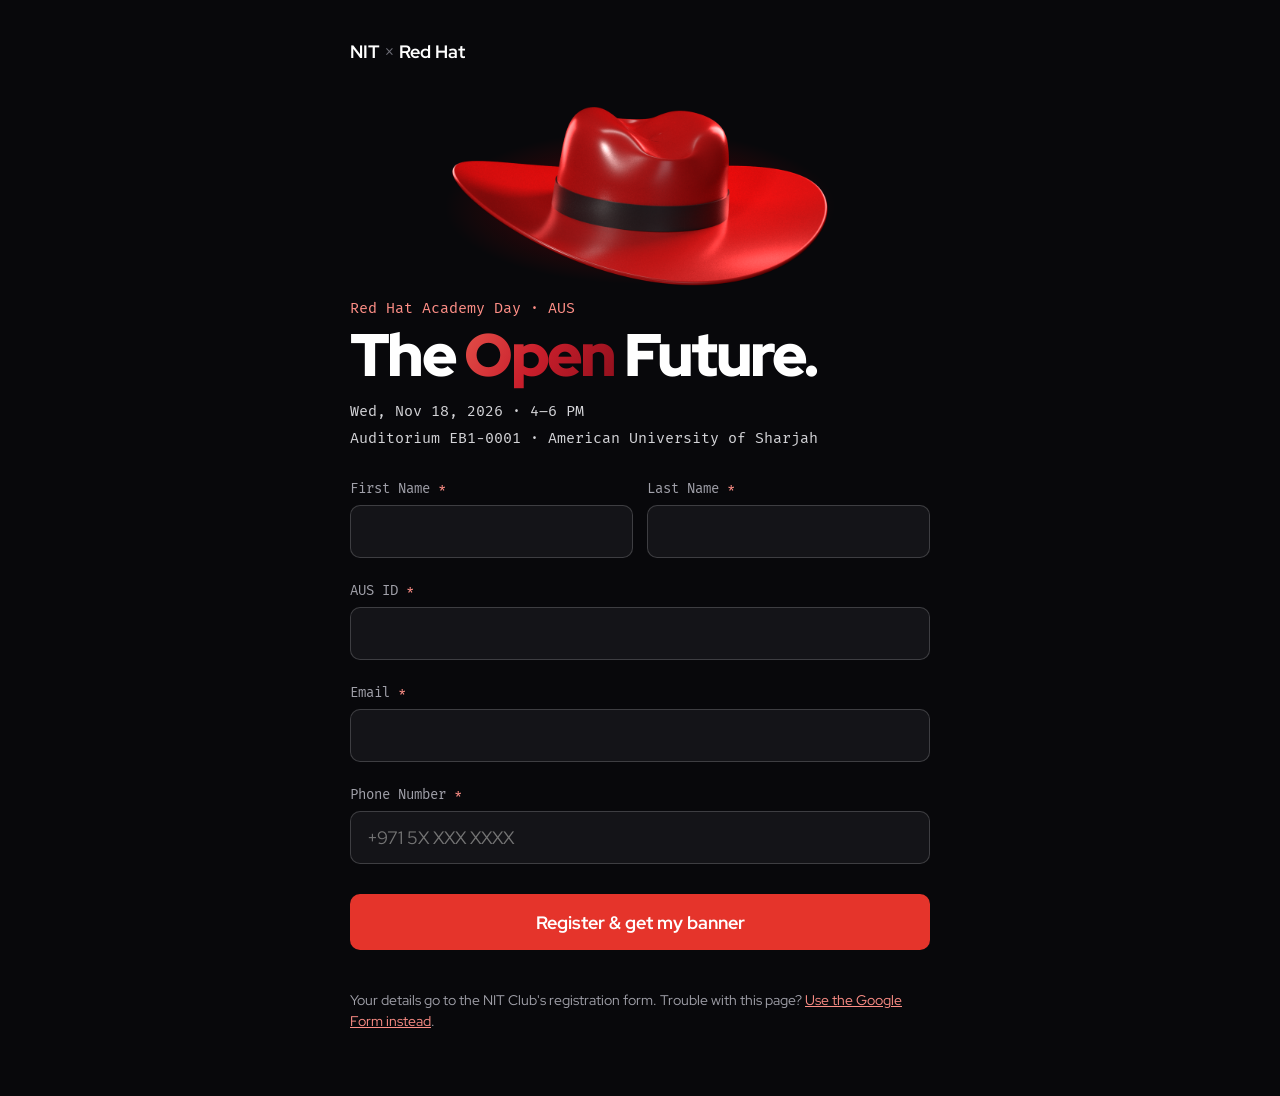
==== pages/the-open-future/register/index.html @ e6605ee7 "Add custom registration page for The Open Future register/ posts the five answers straight to the Go" ====
<!doctype html>
<html lang="en">
<head>
<meta charset="utf-8">
<meta name="viewport" content="width=device-width, initial-scale=1">
<title>Register · The Open Future at AUS</title>
<meta name="description" content="Register for Red Hat Academy Day at the American University of Sharjah, hosted by NIT Club × Red Hat. Wed, Nov 18, 4–6 PM, Auditorium EB1-0001.">
<meta property="og:type" content="website">
<meta property="og:url" content="https://3hsann.github.io/idea-notebook/the-open-future/register/">
<meta property="og:title" content="Register for The Open Future at AUS">
<meta property="og:description" content="Red Hat Academy Day, hosted by NIT Club × Red Hat. Wed, Nov 18 · 4–6 PM · Auditorium EB1-0001, American University of Sharjah.">
<meta property="og:image" content="https://3hsann.github.io/idea-notebook/the-open-future/banner.png">
<meta property="og:image:width" content="1200">
<meta property="og:image:height" content="627">
<meta name="twitter:card" content="summary_large_image">
<link rel="icon" href="../hat.png">
<style>
@font-face{font-family:'Red Hat Display';src:url(../fonts/red-hat-display-latin-400-normal.woff2) format('woff2');font-weight:400;font-display:swap}
@font-face{font-family:'Red Hat Display';src:url(../fonts/red-hat-display-latin-500-normal.woff2) format('woff2');font-weight:500;font-display:swap}
@font-face{font-family:'Red Hat Display';src:url(../fonts/red-hat-display-latin-700-normal.woff2) format('woff2');font-weight:700;font-display:swap}
@font-face{font-family:'Red Hat Display';src:url(../fonts/red-hat-display-latin-900-normal.woff2) format('woff2');font-weight:900;font-display:swap}
@font-face{font-family:'Fira Mono';src:url(../fonts/fira-mono-latin-400-normal.woff2) format('woff2');font-weight:400;font-display:swap}
*{box-sizing:border-box}
body{margin:0;background:#08080B;color:#FFFFFF;font-family:'Red Hat Display',system-ui,sans-serif;-webkit-font-smoothing:antialiased}
main{max-width:620px;margin:0 auto;padding:40px 20px 64px}
.brand{font-weight:700;font-size:18px}
.brand span{color:#71717A;font-weight:400}
.hero{position:relative;margin:24px -20px 0;height:200px;overflow:hidden}
.hero::before{content:"";position:absolute;inset:0;background:radial-gradient(ellipse 45% 55% at 50% 60%,rgba(238,0,0,0.35),rgba(238,0,0,0) 70%)}
.hero img{position:absolute;left:50%;top:50%;width:min(380px,80%);transform:translate(-50%,-45%)}
.kicker{font-family:'Fira Mono',monospace;color:#FF8F87;font-size:15px;margin:12px 0 10px}
h1{font-size:clamp(40px,9vw,60px);font-weight:900;letter-spacing:-0.045em;line-height:0.92;margin:0 0 16px}
h1 em{font-style:normal;background:linear-gradient(120deg,#E5534B,#C81E2B 50%,#8E0F1C);-webkit-background-clip:text;background-clip:text;color:transparent}
.meta{font-family:'Fira Mono',monospace;font-size:15px;color:#D4D4D8;line-height:1.8;margin:0 0 28px}
form{display:grid;gap:18px}
.two{display:grid;grid-template-columns:1fr 1fr;gap:14px}
@media (max-width:460px){.two{grid-template-columns:1fr}}
label{display:block;font-family:'Fira Mono',monospace;font-size:14px;color:#A1A1AA;margin-bottom:8px}
label b{color:#FF8F87;font-weight:400}
input{width:100%;font:inherit;font-size:18px;color:#fff;background:#141418;border:1px solid rgba(255,255,255,0.18);border-radius:10px;padding:14px 16px;min-height:52px}
input:focus{outline:2px solid #FF6B63;outline-offset:1px;border-color:transparent}
input[aria-invalid=true]{border-color:#FF6B63}
.err{font-family:'Fira Mono',monospace;font-size:13px;color:#FF8F87;margin-top:6px;min-height:0}
button{font:inherit;font-size:18px;font-weight:700;border-radius:10px;padding:16px 20px;min-height:56px;cursor:pointer;border:0;background:#E5342B;color:#fff;margin-top:6px}
button:hover{background:#C81E2B}
button:disabled{opacity:.6;cursor:progress}
.note{font-size:14px;color:#A1A1AA;line-height:1.5;margin:4px 0 0}
.note a{color:#FF8F87}
.formerr{font-family:'Fira Mono',monospace;font-size:14px;color:#FF8F87;line-height:1.5}
</style>
</head>
<body>
<main>
<div class="brand">NIT <span>×</span> Red Hat</div>
<div class="hero" aria-hidden="true"><img src="../hat.png" alt=""></div>

<div class="kicker">Red Hat Academy Day · AUS</div>
<h1>The <em>Open</em> Future.</h1>
<p class="meta">Wed, Nov 18, 2026 · 4–6 PM<br>Auditorium EB1-0001 · American University of Sharjah</p>

<form id="reg" novalidate>
<div class="two">
<div><label for="first">First Name <b>*</b></label><input id="first" name="first" autocomplete="given-name" required maxlength="40"><div class="err" id="first-err"></div></div>
<div><label for="last">Last Name <b>*</b></label><input id="last" name="last" autocomplete="family-name" required maxlength="40"><div class="err" id="last-err"></div></div>
</div>
<div><label for="ausid">AUS ID <b>*</b></label><input id="ausid" name="ausid" required maxlength="20" autocapitalize="characters" spellcheck="false"><div class="err" id="ausid-err"></div></div>
<div><label for="email">Email <b>*</b></label><input id="email" name="email" type="email" autocomplete="email" required maxlength="80" spellcheck="false"><div class="err" id="email-err"></div></div>
<div><label for="phone">Phone Number <b>*</b></label><input id="phone" name="phone" type="tel" autocomplete="tel" required maxlength="20" placeholder="+971 5X XXX XXXX"><div class="err" id="phone-err"></div></div>
<button id="submit" type="submit">Register &amp; get my banner</button>
<div class="formerr" id="formerr" role="alert"></div>
<p class="note">Your details go to the NIT Club's registration form. Trouble with this page? <a href="https://docs.google.com/forms/d/e/1FAIpQLSfg8DM-PyN-k5XXdf4fC391U05FJNCB3QnEguq8c90MHfIC1Q/viewform">Use the Google Form instead</a>.</p>
</form>
</main>

<script>
(function(){
  var ACTION = 'https://docs.google.com/forms/d/e/1FAIpQLSfg8DM-PyN-k5XXdf4fC391U05FJNCB3QnEguq8c90MHfIC1Q/formResponse';
  var FIELDS = {
    first: 'entry.485804903',
    last:  'entry.388894531',
    ausid: 'entry.1443320983',
    email: 'entry.1723859695',
    phone: 'entry.769872290'
  };
  var rules = {
    first: function(v){ return v ? '' : 'Please enter your first name'; },
    last:  function(v){ return v ? '' : 'Please enter your last name'; },
    ausid: function(v){ return !v ? 'Please enter your AUS ID' : (/^[A-Za-z0-9-]{4,20}$/.test(v) ? '' : 'Letters and numbers only'); },
    email: function(v){ return !v ? 'Please enter your email' : (/^[^\s@]+@[^\s@]+\.[^\s@]{2,}$/.test(v) ? '' : 'Please enter a valid email address'); },
    phone: function(v){ var d = v.replace(/[\s()+-]/g,''); return !v ? 'Please enter your phone number' : (/^\d{7,15}$/.test(d) ? '' : 'Please enter a valid phone number'); }
  };
  var form = document.getElementById('reg'), btn = document.getElementById('submit'), formerr = document.getElementById('formerr');

  function check(id){
    var el = document.getElementById(id), msg = rules[id](el.value.trim());
    document.getElementById(id + '-err').textContent = msg;
    el.setAttribute('aria-invalid', msg ? 'true' : 'false');
    if (msg) el.setAttribute('aria-describedby', id + '-err'); else el.removeAttribute('aria-describedby');
    return !msg;
  }
  Object.keys(rules).forEach(function(id){
    document.getElementById(id).addEventListener('blur', function(){ if (this.value) check(id); });
  });

  form.addEventListener('submit', function(e){
    e.preventDefault();
    formerr.textContent = '';
    var bad = Object.keys(rules).filter(function(id){ return !check(id); });
    if (bad.length) { document.getElementById(bad[0]).focus(); return; }
    var body = new URLSearchParams();
    Object.keys(FIELDS).forEach(function(id){ body.append(FIELDS[id], document.getElementById(id).value.trim()); });
    btn.disabled = true; btn.textContent = 'Registering…';
    fetch(ACTION, { method: 'POST', mode: 'no-cors', body: body })
      .then(function(){
        var name = document.getElementById('first').value.trim() + ' ' + document.getElementById('last').value.trim();
        location.href = '../?registered=1&name=' + encodeURIComponent(name);
      })
      .catch(function(){
        btn.disabled = false; btn.textContent = 'Register & get my banner';
        formerr.textContent = 'Couldn’t reach the registration form. Check your connection and try again, or use the Google Form link below.';
      });
  });
})();
</script>
</body>
</html>
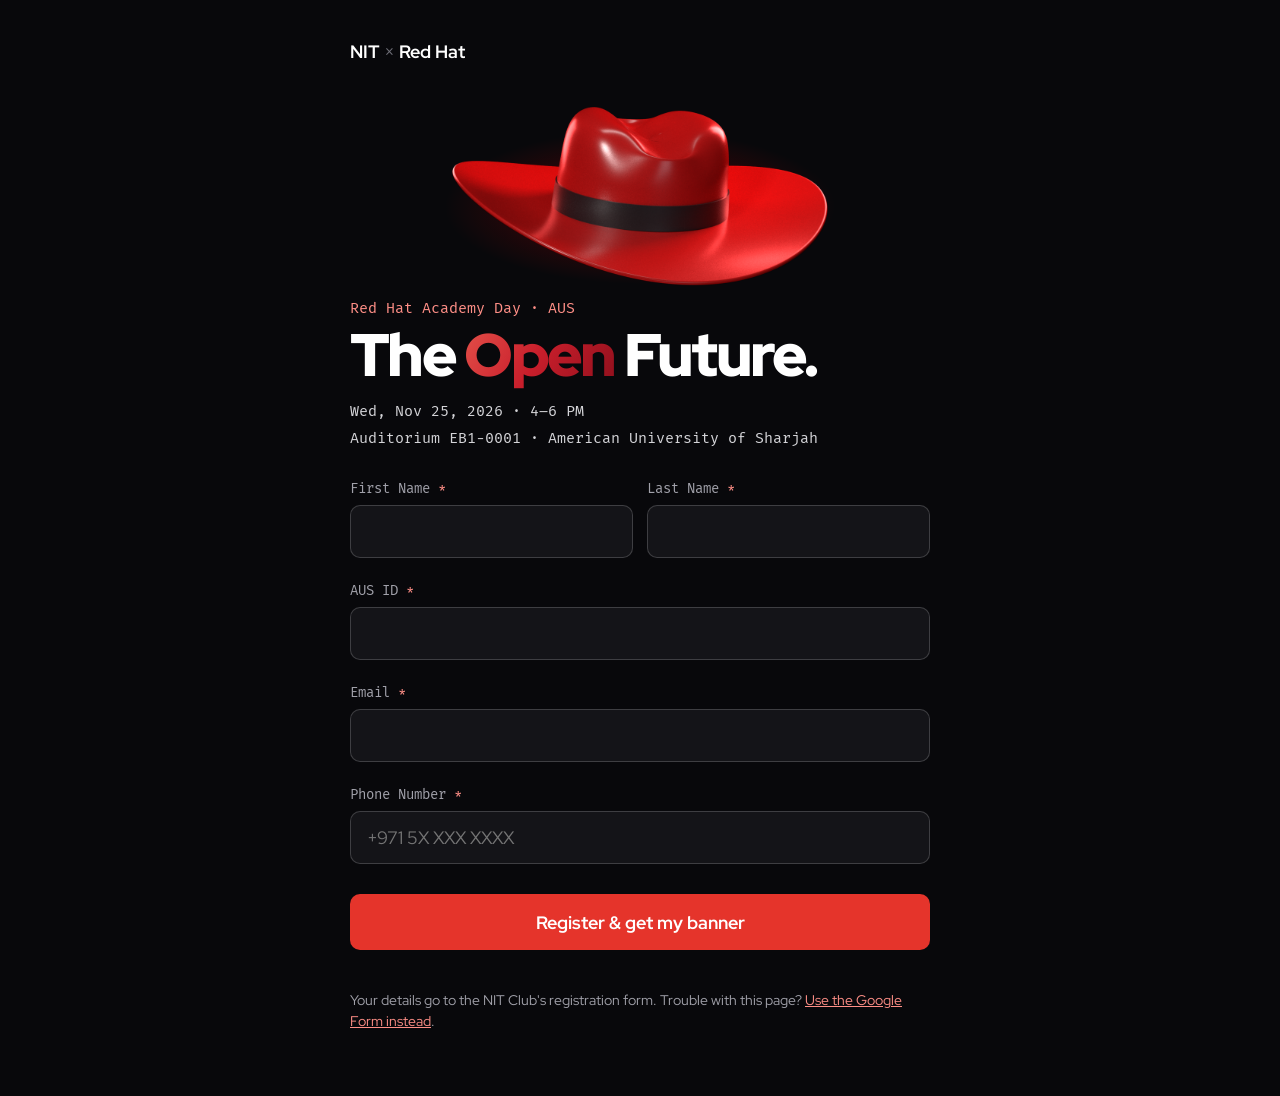
==== commit caa07c2a: "Move The Open Future event date to Wed, Nov 25 Updates the share page, registration page, caption an" ====
--- a/pages/the-open-future/register/index.html
+++ b/pages/the-open-future/register/index.html
@@ -4,11 +4,11 @@
 <meta charset="utf-8">
 <meta name="viewport" content="width=device-width, initial-scale=1">
 <title>Register · The Open Future at AUS</title>
-<meta name="description" content="Register for Red Hat Academy Day at the American University of Sharjah, hosted by NIT Club × Red Hat. Wed, Nov 18, 4–6 PM, Auditorium EB1-0001.">
+<meta name="description" content="Register for Red Hat Academy Day at the American University of Sharjah, hosted by NIT Club × Red Hat. Wed, Nov 25, 4–6 PM, Auditorium EB1-0001.">
 <meta property="og:type" content="website">
 <meta property="og:url" content="https://3hsann.github.io/idea-notebook/the-open-future/register/">
 <meta property="og:title" content="Register for The Open Future at AUS">
-<meta property="og:description" content="Red Hat Academy Day, hosted by NIT Club × Red Hat. Wed, Nov 18 · 4–6 PM · Auditorium EB1-0001, American University of Sharjah.">
+<meta property="og:description" content="Red Hat Academy Day, hosted by NIT Club × Red Hat. Wed, Nov 25 · 4–6 PM · Auditorium EB1-0001, American University of Sharjah.">
 <meta property="og:image" content="https://3hsann.github.io/idea-notebook/the-open-future/banner.png">
 <meta property="og:image:width" content="1200">
 <meta property="og:image:height" content="627">
@@ -56,7 +56,7 @@
 
 <div class="kicker">Red Hat Academy Day · AUS</div>
 <h1>The <em>Open</em> Future.</h1>
-<p class="meta">Wed, Nov 18, 2026 · 4–6 PM<br>Auditorium EB1-0001 · American University of Sharjah</p>
+<p class="meta">Wed, Nov 25, 2026 · 4–6 PM<br>Auditorium EB1-0001 · American University of Sharjah</p>
 
 <form id="reg" novalidate>
 <div class="two">
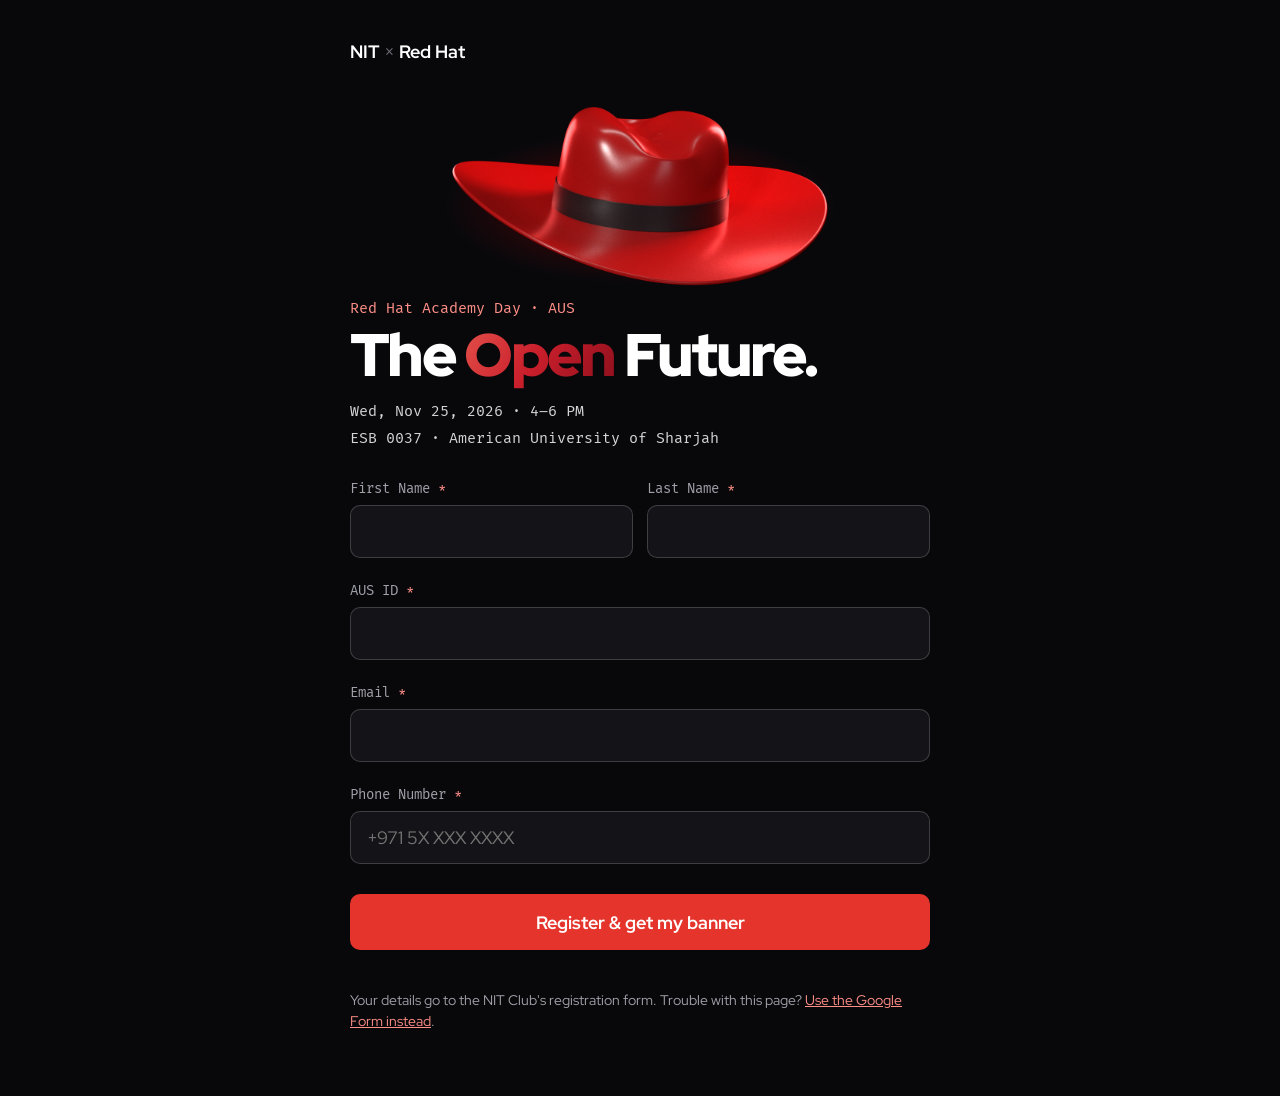
==== commit dfef7b6f: "Move The Open Future venue to ESB 0037 Co-Authored-By: Claude Opus 5.5 <noreply@anthropic.com> Claud" ====
--- a/pages/the-open-future/register/index.html
+++ b/pages/the-open-future/register/index.html
@@ -4,11 +4,11 @@
 <meta charset="utf-8">
 <meta name="viewport" content="width=device-width, initial-scale=1">
 <title>Register · The Open Future at AUS</title>
-<meta name="description" content="Register for Red Hat Academy Day at the American University of Sharjah, hosted by NIT Club × Red Hat. Wed, Nov 25, 4–6 PM, Auditorium EB1-0001.">
+<meta name="description" content="Register for Red Hat Academy Day at the American University of Sharjah, hosted by NIT Club × Red Hat. Wed, Nov 25, 4–6 PM, ESB 0037.">
 <meta property="og:type" content="website">
 <meta property="og:url" content="https://3hsann.github.io/idea-notebook/the-open-future/register/">
 <meta property="og:title" content="Register for The Open Future at AUS">
-<meta property="og:description" content="Red Hat Academy Day, hosted by NIT Club × Red Hat. Wed, Nov 25 · 4–6 PM · Auditorium EB1-0001, American University of Sharjah.">
+<meta property="og:description" content="Red Hat Academy Day, hosted by NIT Club × Red Hat. Wed, Nov 25 · 4–6 PM · ESB 0037, American University of Sharjah.">
 <meta property="og:image" content="https://3hsann.github.io/idea-notebook/the-open-future/banner.png">
 <meta property="og:image:width" content="1200">
 <meta property="og:image:height" content="627">
@@ -56,7 +56,7 @@
 
 <div class="kicker">Red Hat Academy Day · AUS</div>
 <h1>The <em>Open</em> Future.</h1>
-<p class="meta">Wed, Nov 25, 2026 · 4–6 PM<br>Auditorium EB1-0001 · American University of Sharjah</p>
+<p class="meta">Wed, Nov 25, 2026 · 4–6 PM<br>ESB 0037 · American University of Sharjah</p>
 
 <form id="reg" novalidate>
 <div class="two">
